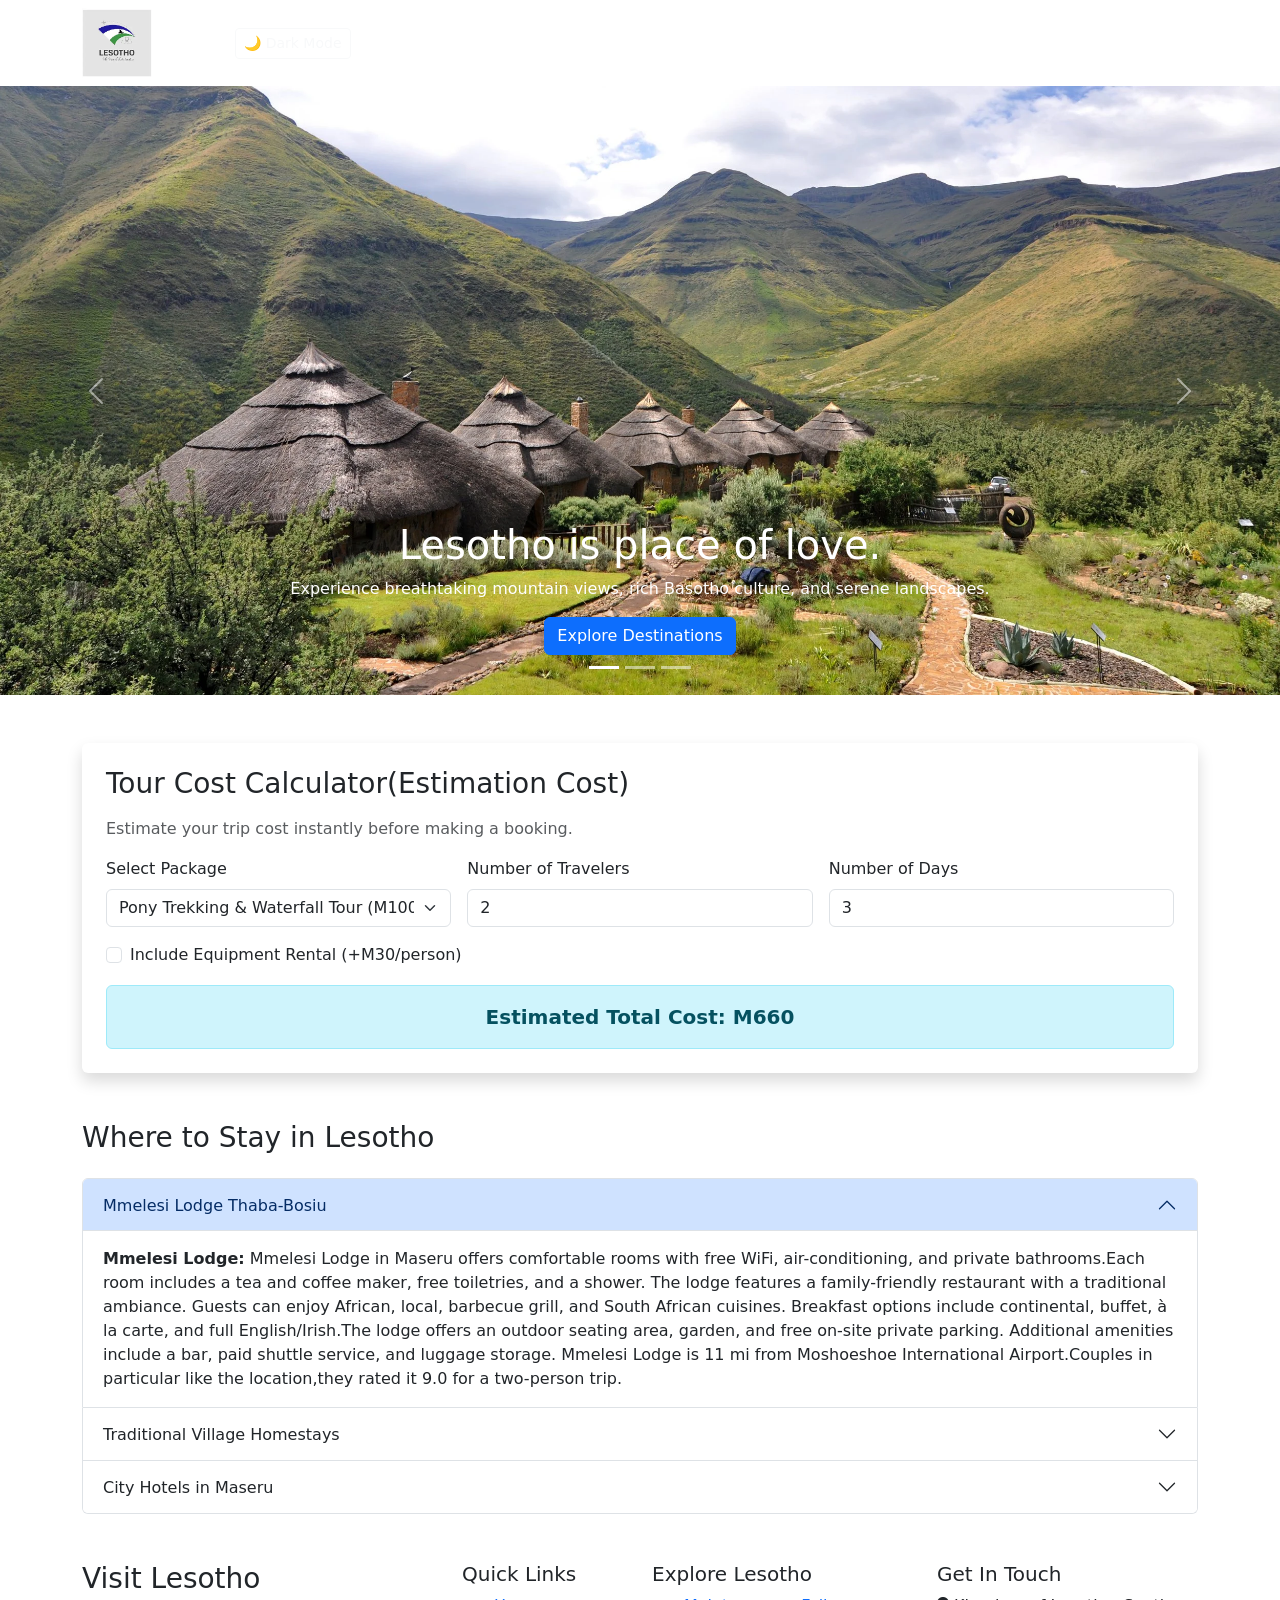
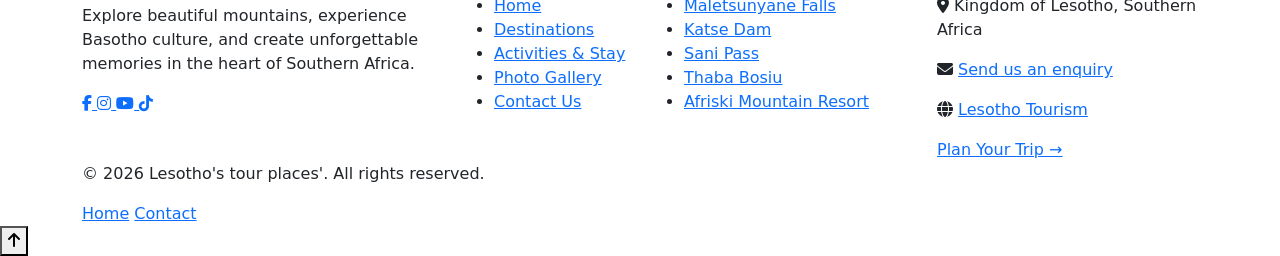
==== activities.html @ 86515d2f "Add files via upload" ====
﻿<!DOCTYPE html>
<html lang="en">
<head>
  <meta charset="UTF-8">
  <meta name="viewport" content="width=device-width, initial-scale=1.0">
  <title>Activities & Accommodation | Visit Lesotho</title>
  <link href="https://cdn.jsdelivr.net/npm/bootstrap@5.3.0/dist/css/bootstrap.min.css" rel="stylesheet">
  <link rel="stylesheet" href="style.css">
  <link rel="stylesheet" href="https://cdnjs.cloudflare.com/ajax/libs/font-awesome/6.5.1/css/all.min.css">
</head>
<body>

  
  <nav class="navbar navbar-expand-lg navbar-dark sticky-top">
    <div class="container">
      <img src="logo.webp" alt="Maloti Mountains" height=70 width=70>
      <button id="themeToggleBtn" class="btn btn-outline-light btn-sm ms-lg-3 mt-2 mt-lg-0">🌙 Dark Mode</button>
      <button class="navbar-toggler" type="button" data-bs-toggle="collapse" data-bs-target="#navMenu">
        <span class="navbar-toggler-icon"></span>
      </button>
      <div class="navbar-brand fw-bold" id="navMenu">
        <ul class="navbar-nav ms-auto">
          <li class="nav-item"><a class="nav-link" href="index.html">Home</a></li>
          <li class="nav-item"><a class="nav-link" href="destinations.html">Destinations</a></li>
          <li class="nav-item"><a class="nav-link active" href="activities.html">Activities & Stay</a></li>
          <li class="nav-item"><a class="nav-link" href="gallery.html">Gallery</a></li>
          <li class="nav-item"><a class="nav-link" href="contact.html">Contact & Booking</a></li>
        </ul>
        
      </div>
    </div>
  </nav>

  <header>
    <div id="heroCarousel" class="carousel slide" data-bs-ride="carousel">
      <div class="carousel-indicators">
        <button type="button" data-bs-target="#heroCarousel" data-bs-slide-to="0" class="active"></button>
        <button type="button" data-bs-target="#heroCarousel" data-bs-slide-to="1"></button>
        <button type="button" data-bs-target="#heroCarousel" data-bs-slide-to="2"></button>
      </div>
      <div class="carousel-inner">
        <div class="carousel-item active">
          <img src="home1.webp" class="d-block w-100 hero-img" alt="Maloti Mountains">
          <div class="carousel-caption d-none d-md-block">
            <h1>Lesotho is place of love.</h1>
            <p>Experience breathtaking mountain views, rich Basotho culture, and serene landscapes.</p>
            <a href="destinations.html" class="btn btn-primary">Explore Destinations</a>
          </div>
        </div>
        <div class="carousel-item">
          <img src="water.jpg" class="d-block w-100 hero-img" alt="Maletsunyane Waterfalls">
          <div class="carousel-caption d-none d-md-block">
            <h1>Majestic Waterfalls</h1>
            <p>Visit Maletsunyane Falls, one of Africa's highest single-drop waterfalls.</p>
            <a href="activities.html" class="btn btn-primary">Discover Activities</a>
          </div>
        </div>
        <div class="carousel-item">
          <img src="culture1.jpg" class="d-block w-100 hero-img" alt="Basotho Culture">
          <div class="carousel-caption d-none d-md-block">
            <h1>Rich Cultural Heritage</h1>
            <p>Wear the iconic Mokorotlo hat and ride traditional Basotho ponies.</p>
            <a href="gallery.html" class="btn btn-primary">View Photo Gallery</a>
          </div>
        </div>
      </div>
      <button class="carousel-control-prev" type="button" data-bs-target="#heroCarousel" data-bs-slide="prev">
        <span class="carousel-control-prev-icon"></span>
      </button>
      <button class="carousel-control-next" type="button" data-bs-target="#heroCarousel" data-bs-slide="next">
        <span class="carousel-control-next-icon"></span>
      </button>
    </div>
  </header>

  <main class="container my-5">
    
    <section class="card shadow p-4 mb-5 border-0">
      <h3 class="mb-3">Tour Cost Calculator(Estimation Cost)</h3>
      <p class="text-muted">Estimate your trip cost instantly before making a booking.</p>

      <form id="calcForm" class="row g-3">
        <div class="col-md-4">
          <label for="calcPackage" class="form-label">Select Package</label>
          <select id="calcPackage" class="form-select">
            <option value="50">Basic Mountain Hike (M50/day)</option>
            <option value="100" selected>Pony Trekking & Waterfall Tour (M100/day)</option>
            <option value="180">Full Luxury Safari & Lodge (M180/day)</option>
          </select>
        </div>
        <div class="col-md-4">
          <label for="calcPeople" class="form-label">Number of Travelers</label>
          <input type="number" id="calcPeople" class="form-control" min="1" max="20" value="2">
        </div>
        <div class="col-md-4">
          <label for="calcDays" class="form-label">Number of Days</label>
          <input type="number" id="calcDays" class="form-control" min="1" max="30" value="3">
        </div>
        <div class="col-12">
          <div class="form-check">
            <input class="form-check-input" type="checkbox" id="calcAddon" value="30">
            <label class="form-check-label" for="calcAddon">Include Equipment Rental (+M30/person)</label>
          </div>
        </div>
      </form>

      <div class="alert alert-info mt-3 mb-0 fs-5 fw-bold text-center">
        Estimated Total Cost: <span id="calcTotal">M660</span>
      </div>
    </section>

    
    <section>
      <h3 class="mb-4">Where to Stay in Lesotho</h3>
      <div class="accordion" id="accAccordion">
        <div class="accordion-item">
          <h2 class="accordion-header" id="headingOne">
            <button class="accordion-button" type="button" data-bs-toggle="collapse" data-bs-target="#collapseOne">
              Mmelesi Lodge Thaba-Bosiu
           </button>
          </h2>
          <div id="collapseOne" class="accordion-collapse collapse show" data-bs-parent="#accAccordion">
            <div class="accordion-body">
              <strong>Mmelesi Lodge:</strong> 
            Mmelesi Lodge in Maseru offers comfortable rooms with free WiFi, air-conditioning, 
            and private bathrooms.Each room includes a tea and coffee maker, free toiletries, and a shower.
            The lodge features a family-friendly restaurant with a traditional ambiance. Guests can 
            enjoy African, local, barbecue grill, and South African cuisines. Breakfast options include continental, buffet, à la carte,
            and full English/Irish.The lodge offers an outdoor seating area, garden, and free on-site private parking. 
            Additional amenities include a bar, paid shuttle service, and luggage storage.
            Mmelesi Lodge is 11 mi from Moshoeshoe International Airport.Couples in particular like the location,they rated it 9.0 for a two-person trip.
            
            </div>

          </div>
        </div>

        <div class="accordion-item">
          <h2 class="accordion-header" id="headingTwo">
            <button class="accordion-button collapsed" type="button" data-bs-toggle="collapse" data-bs-target="#collapseTwo">
              Traditional Village Homestays
            </button>
           


          </h2>
          <div id="collapseTwo" class="accordion-collapse collapse" data-bs-parent="#accAccordion">
            <div class="accordion-body">
              <strong>Khutsong Lodge:</strong> Khutsong Lodge rests at the foothills of the historic Thaba-Bosiu Mountain, home of the founder of the Basotho nation 
            Paramount Chief Moshoeshoe 1 and the final resting place of Lesotho’s Monarchs including King Moshoeshoe 2. The Lodge’s 
            luxury coupled with the destination’s nature-based experiences makes Khutsong Lodge a preferred option for guests 
            seeking culture and wilderness.
            </div>
          </div>
        </div>

        <div class="accordion-item">
          <h2 class="accordion-header" id="headingThree">
            <button class="accordion-button collapsed" type="button" data-bs-toggle="collapse" data-bs-target="#collapseThree">
              City Hotels in Maseru
            </button>
          </h2>
          <div id="collapseThree" class="accordion-collapse collapse" data-bs-parent="#accAccordion">
            <div class="accordion-body">
              <strong>Avani Lesotho Hotel & Casino: </strong>
              Avani Lesotho Hotel & Casino offers guests panoramic views of the Maseru city center. It also features a spa, outdoor
              swimming pool and casino, as well as several restaurants and bars. Set in a modern, sandstone building, the rooms 
              and suites all come with air conditioning, a seating area and satellite TV. They are also equipped with tea-and-
              coffee making facilities and a safety deposit box. The ensuite bathrooms include a hairdryer and free toiletries. 
              Guests can enjoy buffet breakfasts, lunches and dinners at Nala Café, or enjoy a lite meal and a selection of cakes 
              and coffee at The Pantry. Offering a fitness center and sauna. 
            </div>
          </div>
        </div>
      </div>
    </section>
  </main>

 <footer class="footer-section" id="footer">
  <div class="container">
    <div class="row g-4">
           
      <div class="col-lg-4 col-md-6">
        <h3 class="footer-logo">Visit Lesotho</h3>
        <p class="footer-description">
          Explore beautiful mountains, experience Basotho culture, and create unforgettable memories
          in the heart of Southern Africa.
        </p>
        <div class="footer-socials">
          <a href="https://www.facebook.com/" target="_blank" rel="noopener noreferrer" aria-label="Facebook">
            <i class="fa-brands fa-facebook-f"></i>
          </a>
          <a href="https://www.instagram.com/" target="_blank" rel="noopener noreferrer" aria-label="Instagram">
            <i class="fa-brands fa-instagram"></i>
          </a>
          <a href="https://www.youtube.com/" target="_blank" rel="noopener noreferrer" aria-label="YouTube">
            <i class="fa-brands fa-youtube"></i>
          </a>
          <a href="https://www.tiktok.com/" target="_blank" rel="noopener noreferrer" aria-label="TikTok">
            <i class="fa-brands fa-tiktok"></i>
          </a> 
        </div>
      </div>

            
      <div class="col-lg-2 col-md-6">
        <h5 class="footer-heading">Quick Links</h5>
        <ul class="footer-links">
          <li><a href="index.html">Home</a></li>
          <li><a href="destinations.html">Destinations</a></li>
          <li><a href="activities.html">Activities & Stay</a></li>
          <li><a href="gallery.html">Photo Gallery</a></li>
          <li><a href="contact.html">Contact Us</a></li>
        </ul>
      </div>

      
      <div class="col-lg-3 col-md-6">
        <h5 class="footer-heading">Explore Lesotho</h5>
        <ul class="footer-links">
          <li><a href="destinations.html">Maletsunyane Falls</a></li>
          <li><a href="destinations.html">Katse Dam</a></li>
          <li><a href="destinations.html">Sani Pass</a></li>
          <li><a href="destinations.html">Thaba Bosiu</a></li>
          <li><a href="activities.html">Afriski Mountain Resort</a></li>
        </ul>
      </div>

            
      <div class="col-lg-3 col-md-6">
        <h5 class="footer-heading">Get In Touch</h5>
        
        <p class="footer-contact">
          <i class="fa-solid fa-location-dot"></i>
          <span>Kingdom of Lesotho, Southern Africa</span>
        </p>

        <p class="footer-contact">
          <i class="fa-solid fa-envelope"></i>
          <a href="contact.html">Send us an enquiry</a>
        </p>

        <p class="footer-contact">
          <i class="fa-solid fa-globe"></i>
          <a href="index.html">Lesotho Tourism</a>
        </p>

        <a href="contact.html" class="footer-booking-btn">
          Plan Your Trip →
        </a>
      </div>
    </div>

    
    <div class="footer-bottom">
      <p>&copy; <span id="currentYear">2026</span> Lesotho's tour places'. All rights reserved.</p>
      <div class="footer-bottom-links">
        <a href="index.html">Home</a>
        <a href="contact.html">Contact</a>

      </div>
    </div>
  </div>

  
  <button id="backToTop" class="back-to-top" type="button" aria-label="Back to top" title="Back to top">
    <i class="fa-solid fa-arrow-up"></i>
  </button>
</footer>
  <script src="https://cdn.jsdelivr.net/npm/bootstrap@5.3.0/dist/js/bootstrap.bundle.min.js"></script>
  <script src="script.js"></script>
</body>
</html>
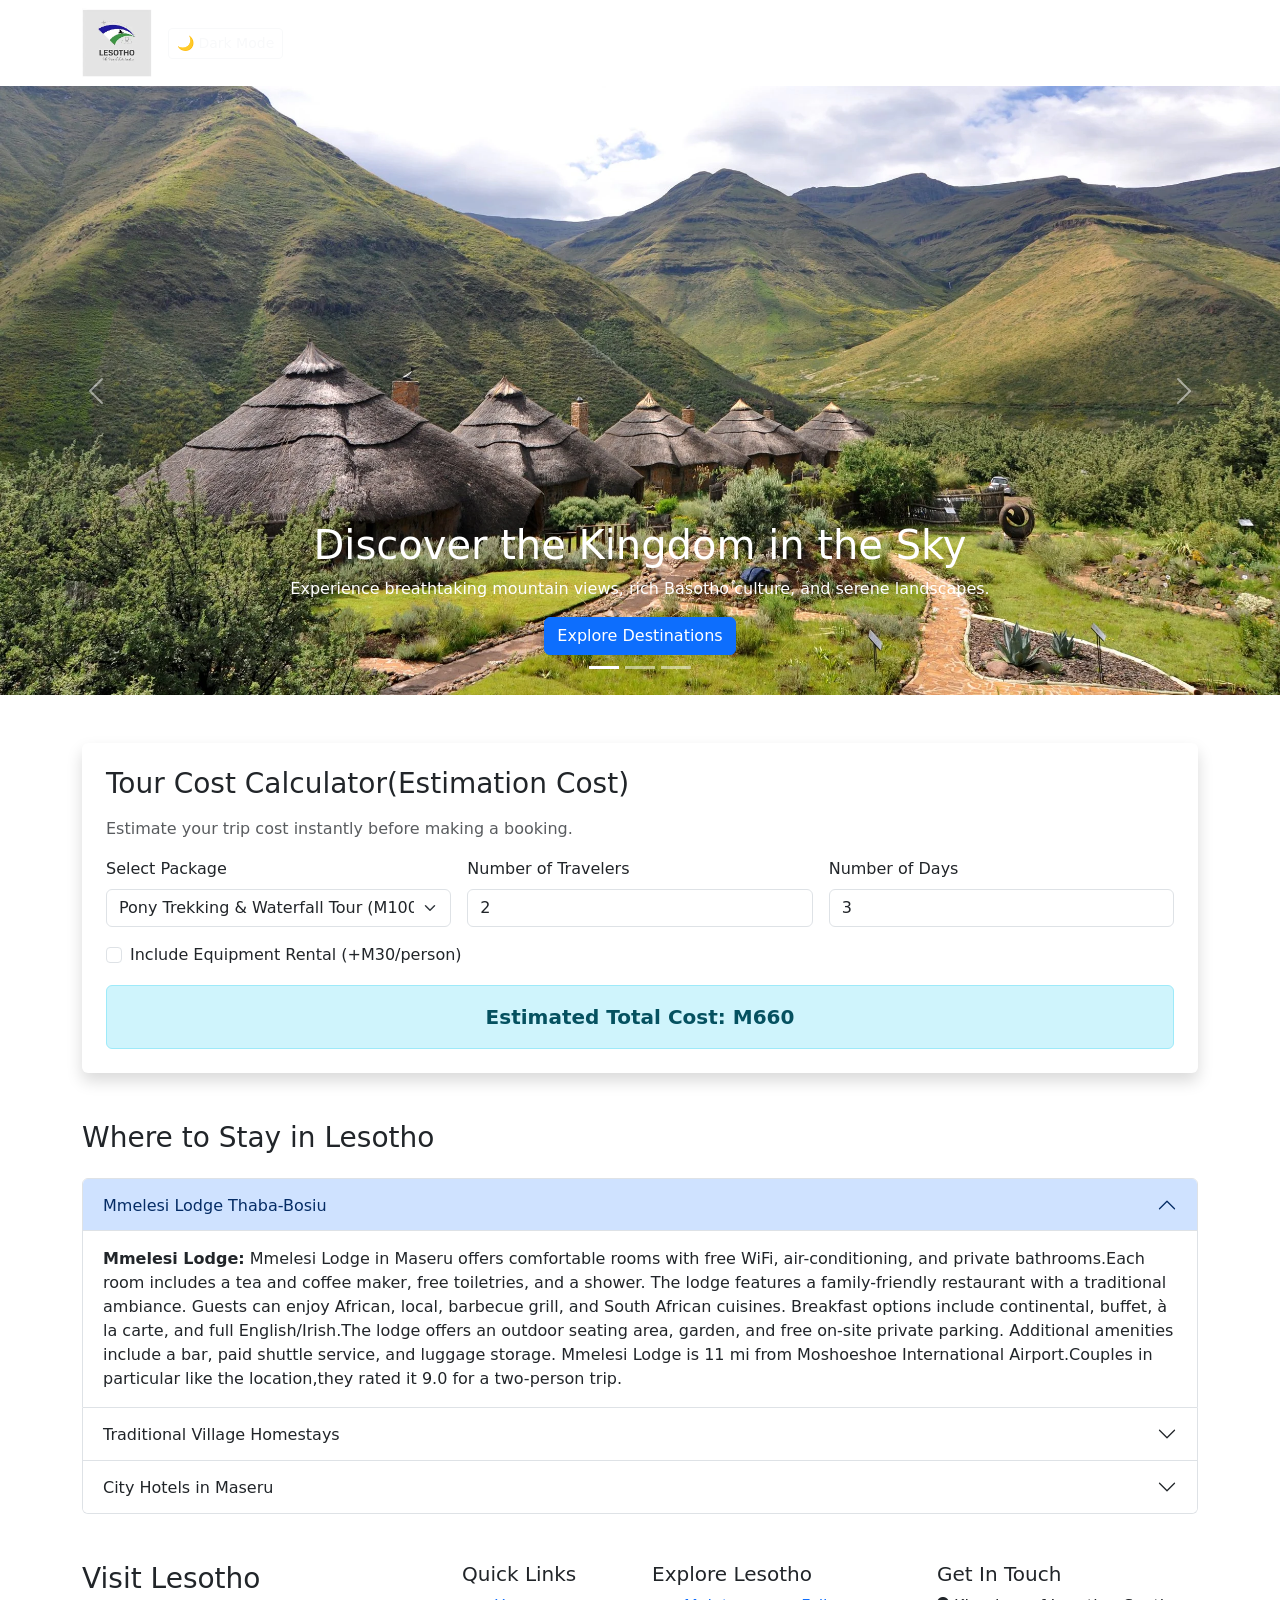
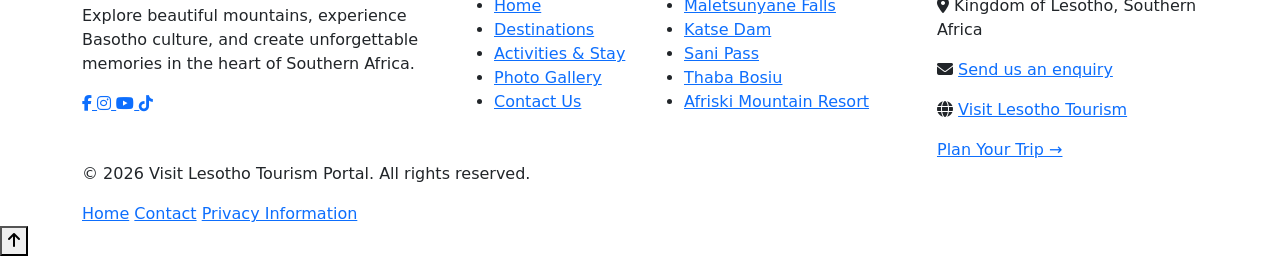
==== commit 885dcf5b: "Add files via upload" ====
--- a/activities.html
+++ b/activities.html
@@ -10,7 +10,7 @@
 </head>
 <body>
 
-  
+  <!-- Navigation -->
   <nav class="navbar navbar-expand-lg navbar-dark sticky-top">
     <div class="container">
       <img src="logo.webp" alt="Maloti Mountains" height=70 width=70>
@@ -18,7 +18,7 @@
       <button class="navbar-toggler" type="button" data-bs-toggle="collapse" data-bs-target="#navMenu">
         <span class="navbar-toggler-icon"></span>
       </button>
-      <div class="navbar-brand fw-bold" id="navMenu">
+      <div class="collapse navbar-collapse" id="navMenu">
         <ul class="navbar-nav ms-auto">
           <li class="nav-item"><a class="nav-link" href="index.html">Home</a></li>
           <li class="nav-item"><a class="nav-link" href="destinations.html">Destinations</a></li>
@@ -42,7 +42,7 @@
         <div class="carousel-item active">
           <img src="home1.webp" class="d-block w-100 hero-img" alt="Maloti Mountains">
           <div class="carousel-caption d-none d-md-block">
-            <h1>Lesotho is place of love.</h1>
+            <h1>Discover the Kingdom in the Sky</h1>
             <p>Experience breathtaking mountain views, rich Basotho culture, and serene landscapes.</p>
             <a href="destinations.html" class="btn btn-primary">Explore Destinations</a>
           </div>
@@ -74,7 +74,7 @@
   </header>
 
   <main class="container my-5">
-    
+    <!-- Interactive Cost Calculator Section -->
     <section class="card shadow p-4 mb-5 border-0">
       <h3 class="mb-3">Tour Cost Calculator(Estimation Cost)</h3>
       <p class="text-muted">Estimate your trip cost instantly before making a booking.</p>
@@ -109,7 +109,7 @@
       </div>
     </section>
 
-    
+    <!-- Accordion for Accommodations -->
     <section>
       <h3 class="mb-4">Where to Stay in Lesotho</h3>
       <div class="accordion" id="accAccordion">
@@ -179,7 +179,7 @@
  <footer class="footer-section" id="footer">
   <div class="container">
     <div class="row g-4">
-           
+      <!-- About Visit Lesotho -->      
       <div class="col-lg-4 col-md-6">
         <h3 class="footer-logo">Visit Lesotho</h3>
         <p class="footer-description">
@@ -202,7 +202,7 @@
         </div>
       </div>
 
-            
+      <!-- Quick Links -->      
       <div class="col-lg-2 col-md-6">
         <h5 class="footer-heading">Quick Links</h5>
         <ul class="footer-links">
@@ -214,7 +214,7 @@
         </ul>
       </div>
 
-      
+      <!-- Popular Places -->
       <div class="col-lg-3 col-md-6">
         <h5 class="footer-heading">Explore Lesotho</h5>
         <ul class="footer-links">
@@ -226,7 +226,7 @@
         </ul>
       </div>
 
-            
+      <!-- Contact Information -->      
       <div class="col-lg-3 col-md-6">
         <h5 class="footer-heading">Get In Touch</h5>
         
@@ -242,7 +242,7 @@
 
         <p class="footer-contact">
           <i class="fa-solid fa-globe"></i>
-          <a href="index.html">Lesotho Tourism</a>
+          <a href="index.html">Visit Lesotho Tourism</a>
         </p>
 
         <a href="contact.html" class="footer-booking-btn">
@@ -251,18 +251,18 @@
       </div>
     </div>
 
-    
+    <!-- Bottom Footer -->
     <div class="footer-bottom">
-      <p>&copy; <span id="currentYear">2026</span> Lesotho's tour places'. All rights reserved.</p>
+      <p>&copy; <span id="currentYear">2026</span> Visit Lesotho Tourism Portal. All rights reserved.</p>
       <div class="footer-bottom-links">
         <a href="index.html">Home</a>
         <a href="contact.html">Contact</a>
-
+        <a href="#footer">Privacy Information</a>
       </div>
     </div>
   </div>
 
-  
+  <!-- Back to Top Button -->
   <button id="backToTop" class="back-to-top" type="button" aria-label="Back to top" title="Back to top">
     <i class="fa-solid fa-arrow-up"></i>
   </button>
